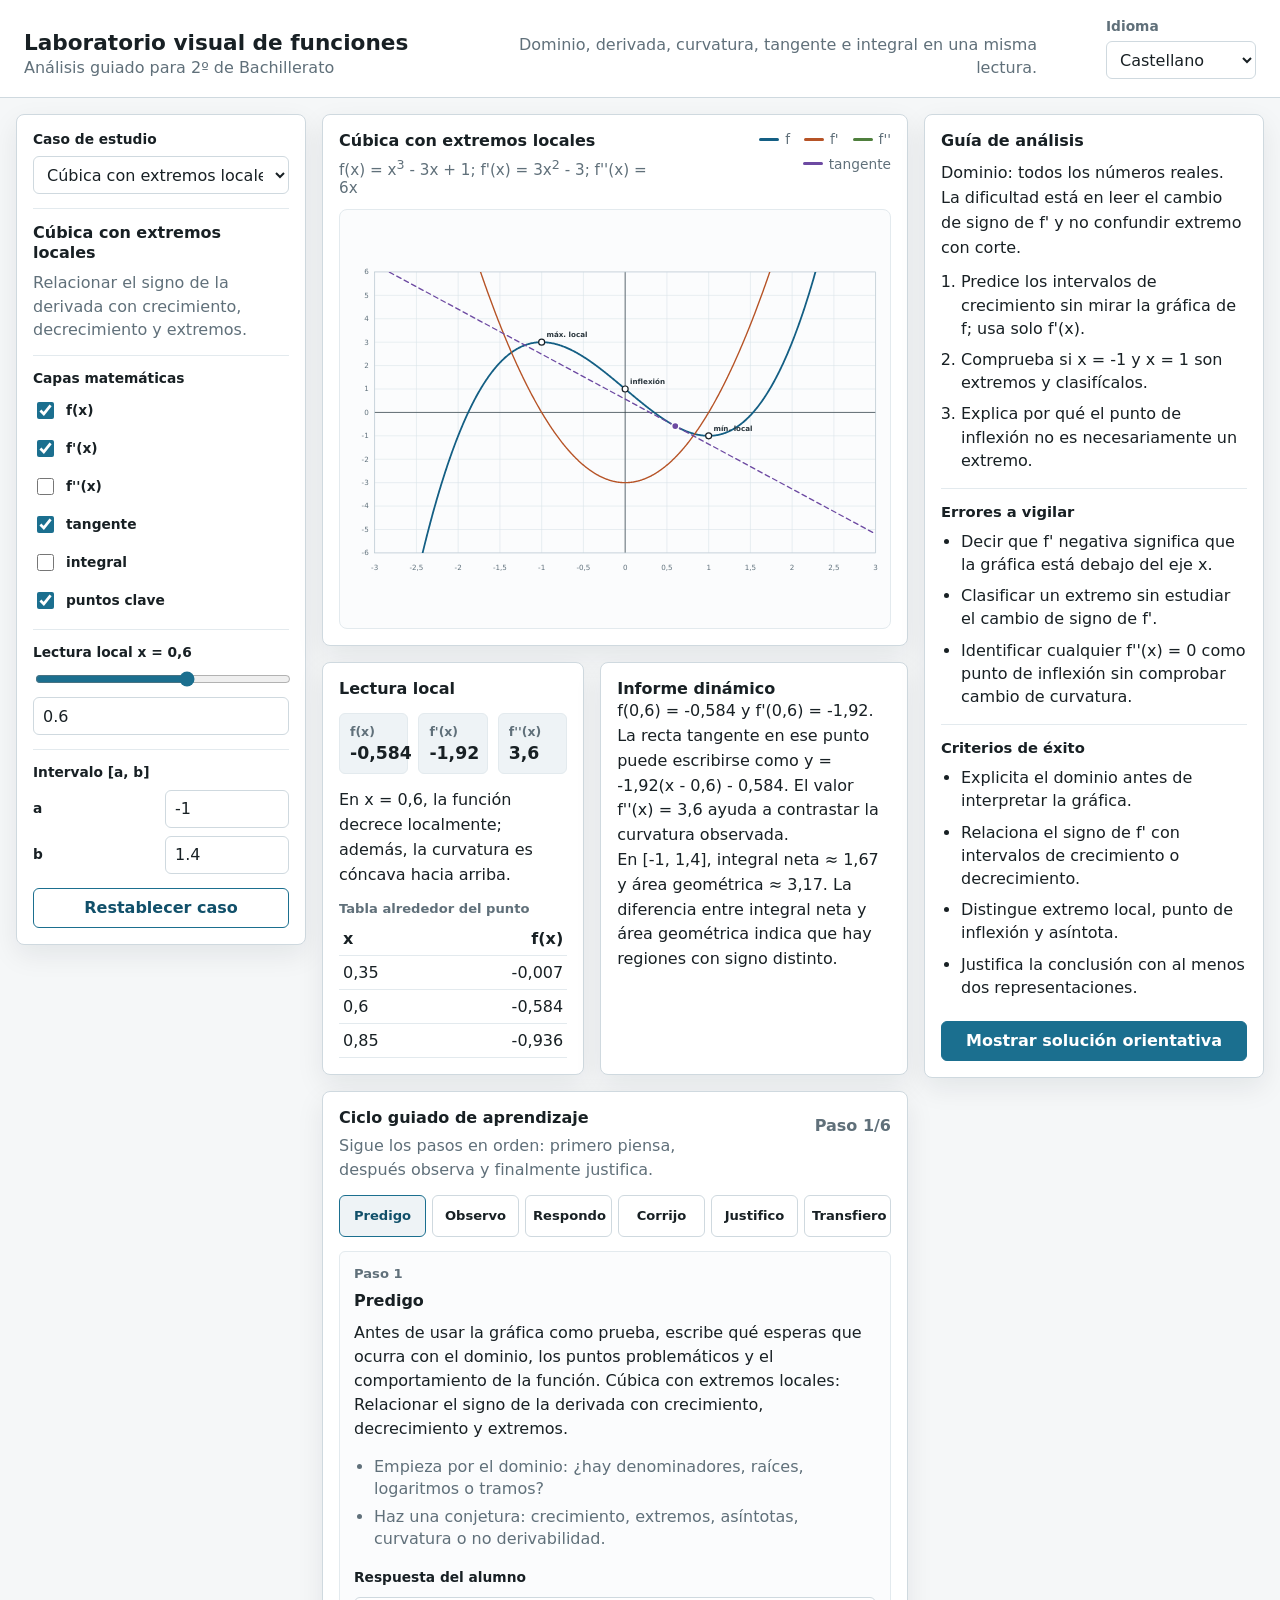
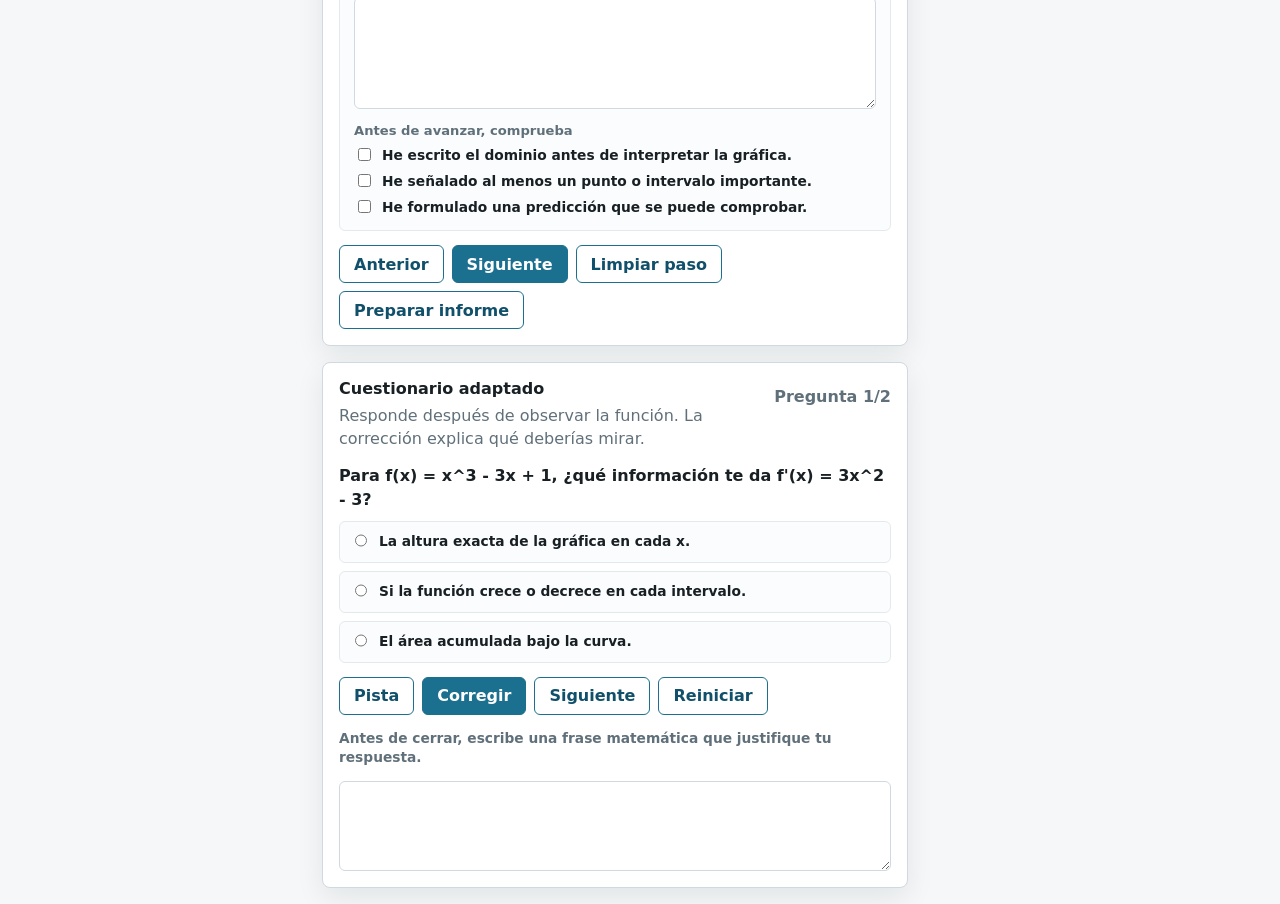
==== index.html @ eee87427 "Add public landing redirect" ====
<!doctype html>
<html lang="es">
  <head>
    <meta charset="utf-8">
    <meta name="viewport" content="width=device-width, initial-scale=1">
    <title>Matematikak</title>
    <meta http-equiv="refresh" content="0; url=./laboratorio-funciones/">
    <link rel="canonical" href="./laboratorio-funciones/">
  </head>
  <body>
    <p><a href="./laboratorio-funciones/">Abrir Matematikak</a></p>
  </body>
</html>
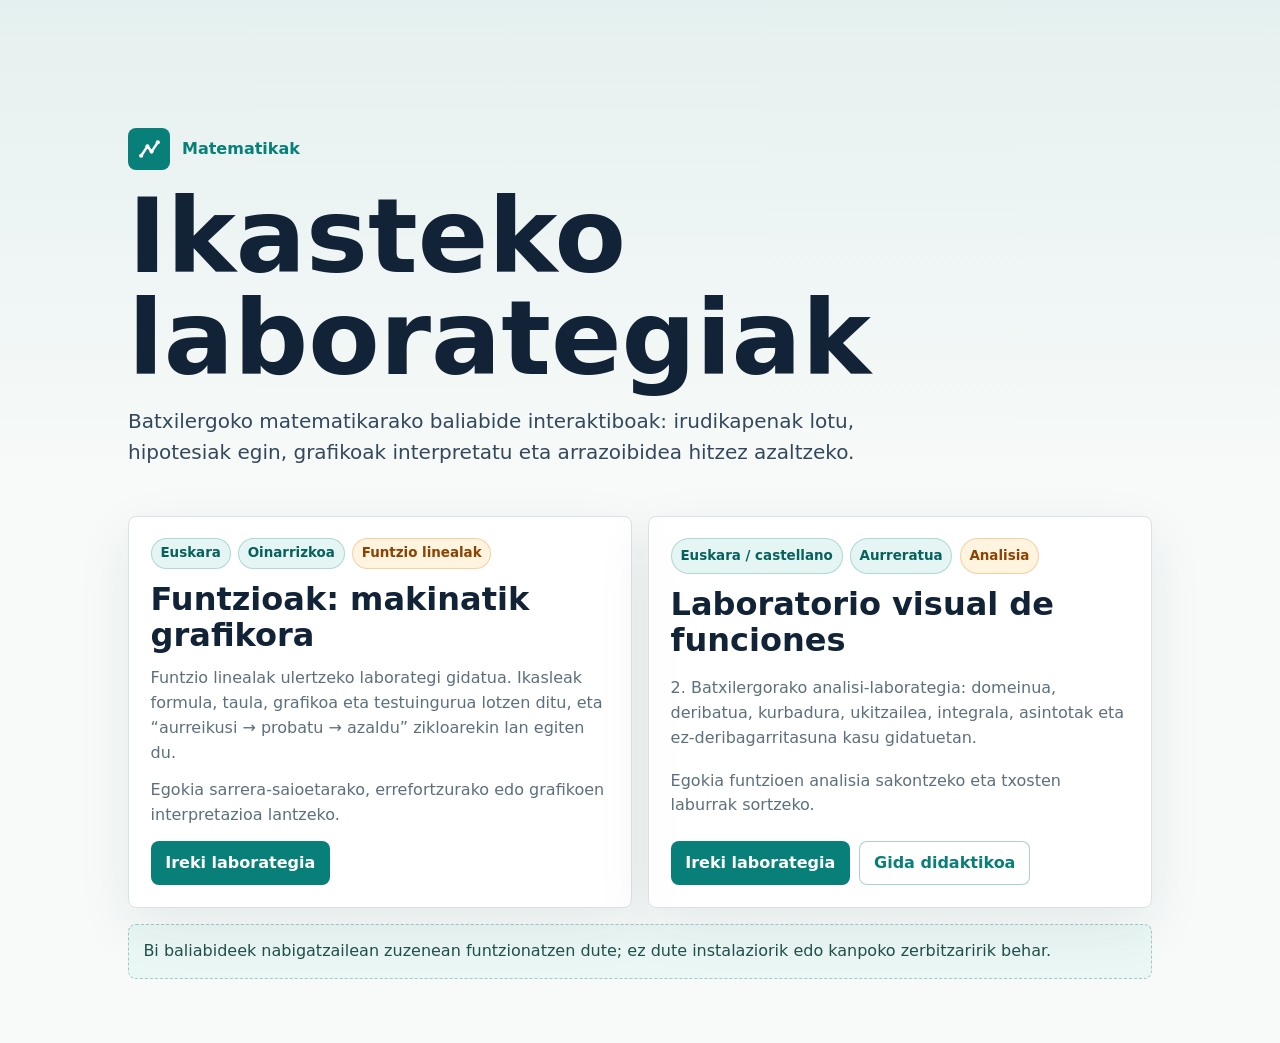
==== commit 1557344e: "Add Matematikak learning labs hub" ====
--- a/index.html
+++ b/index.html
@@ -1,13 +1,231 @@
 <!doctype html>
-<html lang="es">
+<html lang="eu">
   <head>
     <meta charset="utf-8">
     <meta name="viewport" content="width=device-width, initial-scale=1">
     <title>Matematikak</title>
-    <meta http-equiv="refresh" content="0; url=./laboratorio-funciones/">
-    <link rel="canonical" href="./laboratorio-funciones/">
+    <meta name="description" content="Batxilergoko matematikarako baliabide interaktiboak.">
+    <style>
+      :root {
+        --bg: #f7faf9;
+        --ink: #132337;
+        --muted: #5d6f7d;
+        --line: #d8e3e6;
+        --teal: #087f78;
+        --teal-soft: #e5f5f3;
+        --amber: #d97706;
+        --paper: #ffffff;
+      }
+
+      * {
+        box-sizing: border-box;
+      }
+
+      body {
+        margin: 0;
+        color: var(--ink);
+        background:
+          linear-gradient(180deg, rgba(8, 127, 120, 0.08), transparent 30rem),
+          var(--bg);
+        font-family: Inter, ui-sans-serif, system-ui, -apple-system, BlinkMacSystemFont, "Segoe UI", sans-serif;
+        line-height: 1.55;
+      }
+
+      main {
+        width: min(1120px, 100%);
+        margin: 0 auto;
+        padding: clamp(1.2rem, 4vw, 3rem);
+      }
+
+      header {
+        display: grid;
+        gap: 1rem;
+        padding: clamp(2rem, 8vw, 5rem) 0 clamp(1.5rem, 4vw, 3rem);
+      }
+
+      .brand {
+        display: inline-flex;
+        align-items: center;
+        gap: 0.75rem;
+        color: var(--teal);
+        font-weight: 850;
+      }
+
+      .mark {
+        display: grid;
+        width: 42px;
+        height: 42px;
+        place-items: center;
+        border-radius: 8px;
+        background: var(--teal);
+        color: white;
+      }
+
+      h1 {
+        max-width: 12ch;
+        margin: 0;
+        font-size: clamp(3rem, 9vw, 6.5rem);
+        line-height: 0.98;
+        letter-spacing: 0;
+      }
+
+      .lead {
+        max-width: 64ch;
+        margin: 0;
+        color: #34485c;
+        font-size: clamp(1.05rem, 2vw, 1.25rem);
+      }
+
+      .grid {
+        display: grid;
+        grid-template-columns: repeat(2, minmax(0, 1fr));
+        gap: 1rem;
+      }
+
+      .card {
+        display: grid;
+        gap: 0.8rem;
+        min-height: 330px;
+        padding: clamp(1rem, 3vw, 1.35rem);
+        border: 1px solid var(--line);
+        border-radius: 8px;
+        background: rgba(255, 255, 255, 0.92);
+        box-shadow: 0 18px 55px rgba(19, 35, 55, 0.08);
+      }
+
+      .card h2 {
+        margin: 0;
+        font-size: clamp(1.45rem, 3vw, 2rem);
+        line-height: 1.12;
+      }
+
+      .card p {
+        margin: 0;
+        color: var(--muted);
+      }
+
+      .tag-row {
+        display: flex;
+        flex-wrap: wrap;
+        gap: 0.45rem;
+      }
+
+      .tag {
+        display: inline-flex;
+        min-height: 30px;
+        align-items: center;
+        padding: 0.25rem 0.55rem;
+        border: 1px solid rgba(8, 127, 120, 0.24);
+        border-radius: 999px;
+        background: var(--teal-soft);
+        color: #07615c;
+        font-size: 0.84rem;
+        font-weight: 760;
+      }
+
+      .tag.amber {
+        border-color: rgba(217, 119, 6, 0.28);
+        background: #fff4df;
+        color: #8a4300;
+      }
+
+      .actions {
+        display: flex;
+        gap: 0.6rem;
+        flex-wrap: wrap;
+        align-self: end;
+      }
+
+      a.button {
+        display: inline-flex;
+        min-height: 42px;
+        align-items: center;
+        justify-content: center;
+        padding: 0.55rem 0.85rem;
+        border: 1px solid rgba(8, 127, 120, 0.35);
+        border-radius: 8px;
+        background: var(--teal);
+        color: white;
+        font-weight: 820;
+        text-decoration: none;
+      }
+
+      a.button.secondary {
+        background: var(--paper);
+        color: var(--teal);
+      }
+
+      .note {
+        margin-top: 1rem;
+        padding: 0.9rem;
+        border: 1px dashed rgba(8, 127, 120, 0.35);
+        border-radius: 8px;
+        background: rgba(229, 245, 243, 0.7);
+        color: #1e4f4c;
+      }
+
+      @media (max-width: 760px) {
+        .grid {
+          grid-template-columns: 1fr;
+        }
+
+        h1 {
+          max-width: 10ch;
+        }
+      }
+    </style>
   </head>
   <body>
-    <p><a href="./laboratorio-funciones/">Abrir Matematikak</a></p>
+    <main>
+      <header>
+        <div class="brand">
+          <span class="mark" aria-hidden="true">
+            <svg width="25" height="25" viewBox="0 0 24 24" fill="none">
+              <path d="M4 18 10 9l4 5 6-9" stroke="currentColor" stroke-width="2.4" stroke-linecap="round" stroke-linejoin="round"/>
+              <circle cx="4" cy="18" r="2" fill="currentColor"/>
+              <circle cx="10" cy="9" r="2" fill="currentColor"/>
+              <circle cx="14" cy="14" r="2" fill="currentColor"/>
+              <circle cx="20" cy="5" r="2" fill="currentColor"/>
+            </svg>
+          </span>
+          Matematikak
+        </div>
+        <h1>Ikasteko laborategiak</h1>
+        <p class="lead">Batxilergoko matematikarako baliabide interaktiboak: irudikapenak lotu, hipotesiak egin, grafikoak interpretatu eta arrazoibidea hitzez azaltzeko.</p>
+      </header>
+
+      <section class="grid" aria-label="Baliabideak">
+        <article class="card">
+          <div class="tag-row">
+            <span class="tag">Euskara</span>
+            <span class="tag">Oinarrizkoa</span>
+            <span class="tag amber">Funtzio linealak</span>
+          </div>
+          <h2>Funtzioak: makinatik grafikora</h2>
+          <p>Funtzio linealak ulertzeko laborategi gidatua. Ikasleak formula, taula, grafikoa eta testuingurua lotzen ditu, eta “aurreikusi → probatu → azaldu” zikloarekin lan egiten du.</p>
+          <p>Egokia sarrera-saioetarako, errefortzurako edo grafikoen interpretazioa lantzeko.</p>
+          <div class="actions">
+            <a class="button" href="./funciones-maquina-grafica.html">Ireki laborategia</a>
+          </div>
+        </article>
+
+        <article class="card">
+          <div class="tag-row">
+            <span class="tag">Euskara / castellano</span>
+            <span class="tag">Aurreratua</span>
+            <span class="tag amber">Analisia</span>
+          </div>
+          <h2>Laboratorio visual de funciones</h2>
+          <p>2. Batxilergorako analisi-laborategia: domeinua, deribatua, kurbadura, ukitzailea, integrala, asintotak eta ez-deribagarritasuna kasu gidatuetan.</p>
+          <p>Egokia funtzioen analisia sakontzeko eta txosten laburrak sortzeko.</p>
+          <div class="actions">
+            <a class="button" href="./laboratorio-funciones/">Ireki laborategia</a>
+            <a class="button secondary" href="./laboratorio-funciones/guia-docente.md">Gida didaktikoa</a>
+          </div>
+        </article>
+      </section>
+
+      <p class="note">Bi baliabideek nabigatzailean zuzenean funtzionatzen dute; ez dute instalaziorik edo kanpoko zerbitzaririk behar.</p>
+    </main>
   </body>
 </html>
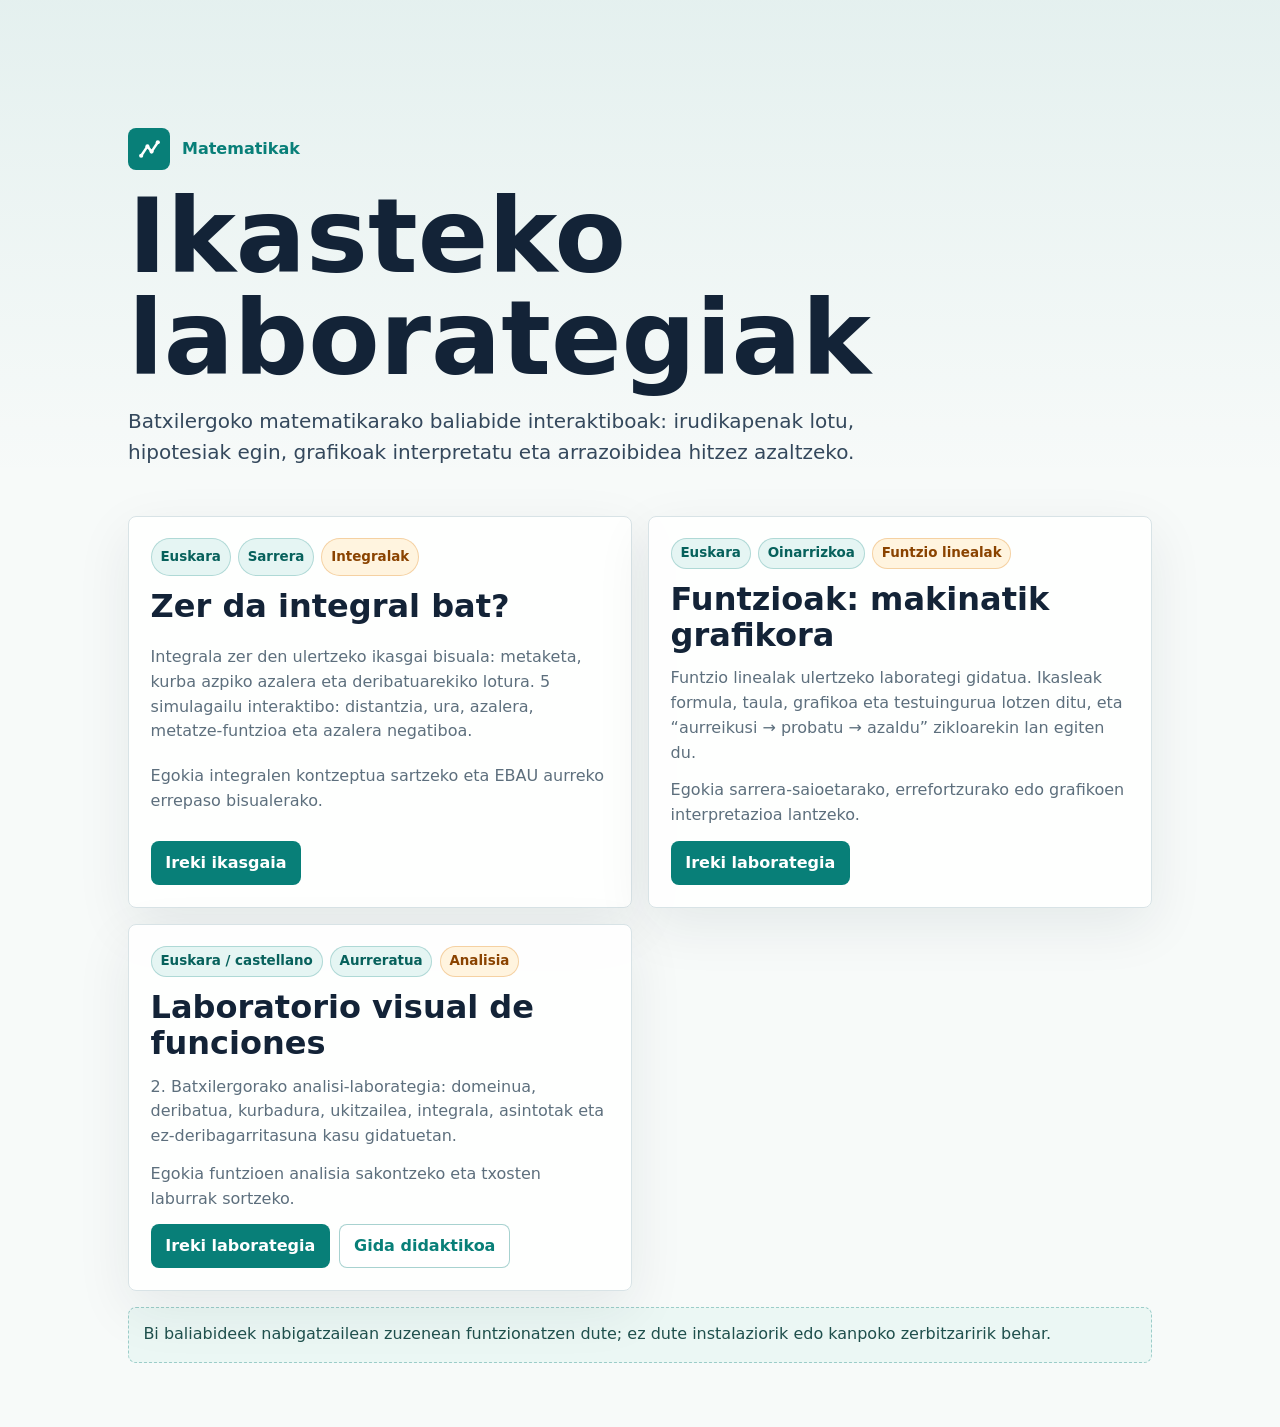
==== commit 96ebd6f7: "Add "Zer da integral bat?" interactive integrals lesson New integralak/ lesson (single-file, offline" ====
--- a/index.html
+++ b/index.html
@@ -198,6 +198,20 @@
         <article class="card">
           <div class="tag-row">
             <span class="tag">Euskara</span>
+            <span class="tag">Sarrera</span>
+            <span class="tag amber">Integralak</span>
+          </div>
+          <h2>Zer da integral bat?</h2>
+          <p>Integrala zer den ulertzeko ikasgai bisuala: metaketa, kurba azpiko azalera eta deribatuarekiko lotura. 5 simulagailu interaktibo: distantzia, ura, azalera, metatze-funtzioa eta azalera negatiboa.</p>
+          <p>Egokia integralen kontzeptua sartzeko eta EBAU aurreko errepaso bisualerako.</p>
+          <div class="actions">
+            <a class="button" href="./integralak/">Ireki ikasgaia</a>
+          </div>
+        </article>
+
+        <article class="card">
+          <div class="tag-row">
+            <span class="tag">Euskara</span>
             <span class="tag">Oinarrizkoa</span>
             <span class="tag amber">Funtzio linealak</span>
           </div>
